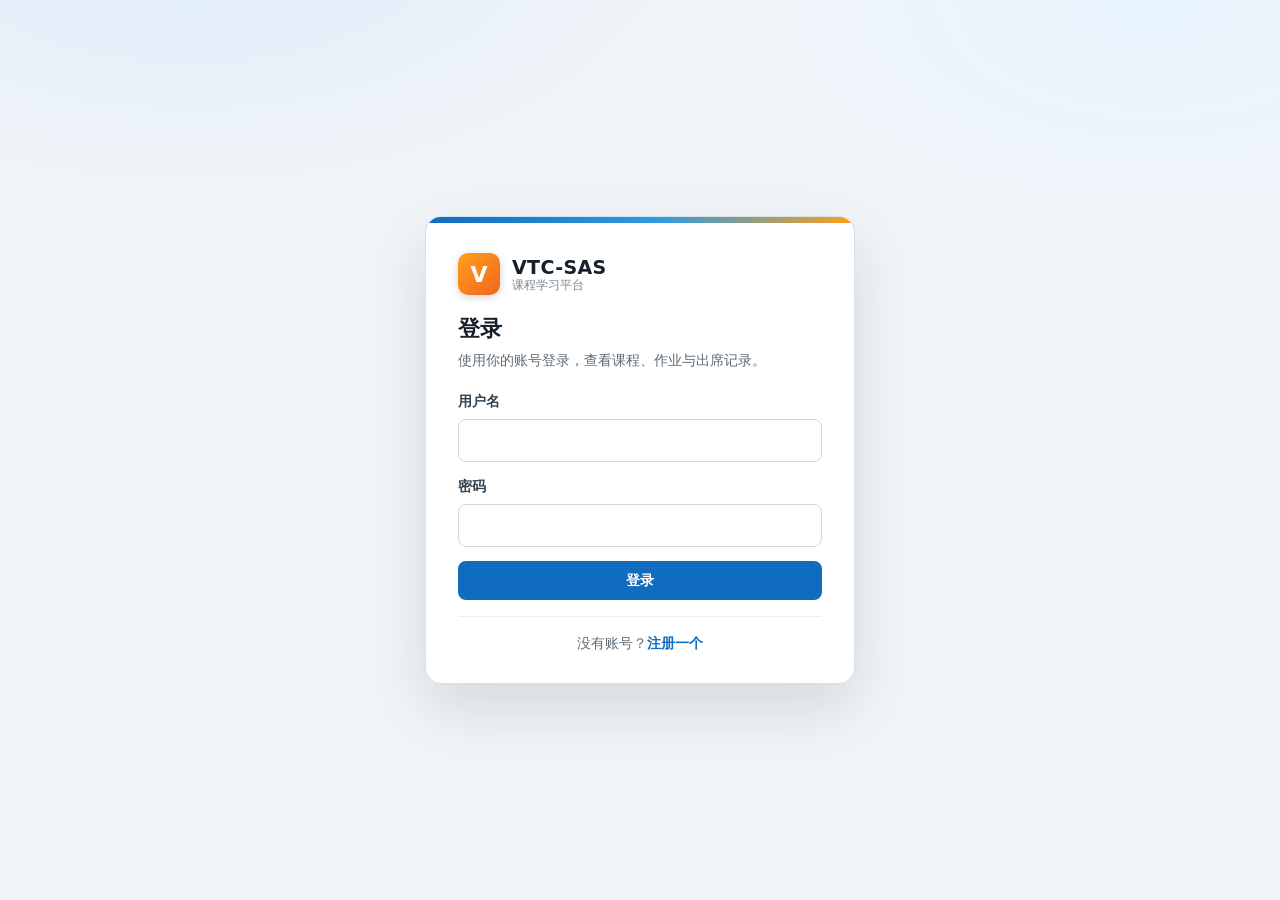
==== frontend/index.html @ e2691561 "feat(frontend): Moodle 风格课程 / 作业 / 出席页面" ====
<!DOCTYPE html>
<html lang="zh-CN">
<head>
  <meta charset="utf-8">
  <meta name="viewport" content="width=device-width, initial-scale=1">
  <title>我的课程 · VTC-SAS</title>
  <link rel="stylesheet" href="css/style.css">
</head>
<body>
  <header class="site-navbar">
    <div class="navbar-inner container">
      <a class="brand" href="index.html" aria-label="VTC-SAS 首页">
        <span class="brand-badge" aria-hidden="true">V</span>
        <span class="brand-text">
          <strong>VTC-SAS</strong>
          <small>课程学习平台</small>
        </span>
      </a>
      <nav class="main-nav" aria-label="主导航">
        <a href="index.html" class="active" aria-current="page">我的课程</a>
        <a href="assignments.html">作业</a>
        <a href="attendance.html">出席记录</a>
      </nav>
      <div class="navbar-actions">
        <span class="user-chip" id="nav-user">
          <span class="user-role" id="nav-role"></span>
          <span id="nav-username">…</span>
        </span>
        <button class="btn btn-ghost btn-sm" id="logout-btn" type="button">退出</button>
      </div>
    </div>
  </header>

  <main class="page">
    <div class="container">
      <div class="page-head">
        <div>
          <p class="eyebrow">Dashboard · 课程</p>
          <h1>我的课程</h1>
          <p class="page-sub">这里显示你已加入的全部课程。点击卡片可以查看该课程的作业。</p>
        </div>
        <div class="page-actions">
          <button class="btn btn-primary" id="join-course-btn" type="button">＋ 加入课程</button>
          <button class="btn btn-secondary" id="create-course-btn" type="button" hidden>创建课程</button>
        </div>
      </div>

      <div class="stat-chips" aria-live="polite">
        <span class="chip"><span class="dot brand" aria-hidden="true"></span><b id="course-count">0</b> 门课程</span>
      </div>

      <div id="courses-grid" class="course-grid" aria-live="polite"></div>
      <div id="courses-status" class="state-box" role="status"></div>
    </div>
  </main>

  <footer class="site-footer">
    <div class="container">
      <span>VTC-SAS · Moodle 风格课程前端</span>
      <span>数据来自后端 API · 组员 A</span>
    </div>
  </footer>

  <!-- 加入课程 -->
  <dialog id="join-dialog" class="modal" aria-labelledby="join-dialog-title">
    <form id="join-form" novalidate>
      <div class="modal-head">
        <h2 id="join-dialog-title">加入课程</h2>
        <p>输入教师提供的课程代码，例如 IT114115。</p>
      </div>
      <div class="modal-body">
        <div class="form-error" id="join-error" role="alert"></div>
        <div class="field">
          <label for="join-code">课程代码</label>
          <input id="join-code" name="code" type="text" placeholder="例如 IT114115" autocomplete="off" required>
        </div>
      </div>
      <div class="modal-foot">
        <button type="button" class="btn btn-secondary" data-close>取消</button>
        <button type="submit" class="btn btn-primary" id="join-submit">加入课程</button>
      </div>
    </form>
  </dialog>

  <!-- 创建课程（仅教师可见） -->
  <dialog id="create-dialog" class="modal" aria-labelledby="create-dialog-title">
    <form id="create-form" novalidate>
      <div class="modal-head">
        <h2 id="create-dialog-title">创建课程</h2>
        <p>创建后会自动加入该课程。</p>
      </div>
      <div class="modal-body">
        <div class="form-error" id="create-error" role="alert"></div>
        <div class="field">
          <label for="create-code">课程代码</label>
          <input id="create-code" name="code" type="text" placeholder="例如 IT114115" autocomplete="off" required>
        </div>
        <div class="field">
          <label for="create-name">课程名称</label>
          <input id="create-name" name="name" type="text" placeholder="例如 Cloud Computing" autocomplete="off" required>
        </div>
        <div class="field">
          <label for="create-desc">课程简介（可选）</label>
          <textarea id="create-desc" name="description" placeholder="一句话介绍这门课"></textarea>
        </div>
      </div>
      <div class="modal-foot">
        <button type="button" class="btn btn-secondary" data-close>取消</button>
        <button type="submit" class="btn btn-primary" id="create-submit">创建课程</button>
      </div>
    </form>
  </dialog>

  <noscript>
    <p style="text-align:center;padding:16px;color:#b3261e">本页面需要启用 JavaScript 才能加载课程数据。</p>
  </noscript>

  <script defer src="js/config.js"></script>
  <script defer src="js/api.js"></script>
  <script defer src="js/normalize.js"></script>
  <script defer src="js/ui.js"></script>
  <script defer src="js/dashboard.js"></script>
</body>
</html>
---- frontend/css/style.css ----
/* ==========================================================================
   VTC-SAS · Moodle 风格前端样式
   页面：index.html（课程 Dashboard）/ assignments.html / attendance.html / login.html
   无任何外部依赖，纯手写 CSS。
   ========================================================================== */

:root {
  --brand: #0f6cbf;
  --brand-dark: #0a4f8f;
  --brand-soft: #e8f1fa;
  --bg: #f2f5f8;
  --surface: #ffffff;
  --border: #d9e1e8;
  --border-soft: #e9eef3;
  --text: #1d2125;
  --text-strong: #15202b;
  --muted: #5f6c74;
  --link: #0f6cbf;
  --danger: #b3261e;
  --danger-soft: #fbeaea;
  --warning: #9a5b00;
  --warning-soft: #fff3d6;
  --success: #1e7e34;
  --success-soft: #e3f4e8;
  --info-soft: #e7f1fa;
  --radius: 10px;
  --shadow-sm: 0 1px 2px rgba(16, 42, 67, .06);
  --shadow-md: 0 6px 24px rgba(16, 42, 67, .10);
  --font: system-ui, -apple-system, "Segoe UI", Roboto, "Helvetica Neue",
          Arial, "PingFang SC", "Hiragino Sans GB", "Microsoft YaHei", sans-serif;
}

* { box-sizing: border-box; }

html { -webkit-text-size-adjust: 100%; }

body {
  margin: 0;
  font-family: var(--font);
  font-size: 15px;
  line-height: 1.6;
  color: var(--text);
  background: var(--bg);
}

h1, h2, h3, h4 { line-height: 1.3; margin: 0; color: var(--text-strong); }
p { margin: 0; }
a { color: var(--link); }
a:hover { text-decoration: underline; }

:focus-visible { outline: 2px solid var(--brand); outline-offset: 2px; border-radius: 3px; }

.container {
  width: 100%;
  max-width: 1180px;
  margin: 0 auto;
  padding: 0 24px;
}

/* --------------------------------------------------------------------------
   顶部导航栏
   -------------------------------------------------------------------------- */
.site-navbar {
  position: sticky;
  top: 0;
  z-index: 40;
  background: linear-gradient(180deg, #1174c9 0%, #0f6cbf 100%);
  color: #fff;
  box-shadow: 0 1px 0 rgba(0, 0, 0, .12);
}

.navbar-inner {
  display: flex;
  align-items: center;
  gap: 20px;
  min-height: 60px;
  flex-wrap: wrap;
}

.brand {
  display: inline-flex;
  align-items: center;
  gap: 10px;
  color: #fff;
  text-decoration: none;
  flex: 0 0 auto;
  padding: 6px 0;
}

.brand:hover { text-decoration: none; }

.brand-badge {
  width: 36px;
  height: 36px;
  display: grid;
  place-items: center;
  border-radius: 10px;
  background: linear-gradient(135deg, #ff9f1a, #f26522);
  color: #fff;
  font-size: 19px;
  font-weight: 800;
  box-shadow: 0 2px 8px rgba(0, 0, 0, .18);
}

.brand-text { display: flex; flex-direction: column; line-height: 1.15; }
.brand-text strong { font-size: 17px; letter-spacing: .02em; }
.brand-text small { font-size: 11.5px; opacity: .82; }

.main-nav {
  display: flex;
  align-items: center;
  gap: 4px;
}

.main-nav a {
  color: rgba(255, 255, 255, .85);
  text-decoration: none;
  padding: 8px 14px;
  border-radius: 8px;
  font-weight: 500;
  font-size: 14.5px;
  transition: background .15s ease, color .15s ease;
}

.main-nav a:hover { background: rgba(255, 255, 255, .14); color: #fff; text-decoration: none; }

.main-nav a.active {
  background: #fff;
  color: var(--brand-dark);
  font-weight: 600;
}

.navbar-actions {
  margin-left: auto;
  display: flex;
  align-items: center;
  gap: 12px;
}

.user-chip {
  display: inline-flex;
  align-items: center;
  gap: 8px;
  padding: 5px 12px;
  border-radius: 999px;
  background: rgba(255, 255, 255, .16);
  color: #fff;
  font-size: 13.5px;
}

.user-role {
  background: rgba(255, 255, 255, .24);
  border-radius: 999px;
  padding: 1px 9px;
  font-size: 12px;
  font-weight: 600;
}

/* --------------------------------------------------------------------------
   页面骨架
   -------------------------------------------------------------------------- */
.page { padding: 30px 0 72px; }

.page-head {
  display: flex;
  align-items: flex-end;
  justify-content: space-between;
  gap: 20px;
  flex-wrap: wrap;
  margin-bottom: 24px;
}

.page-head h1 { font-size: 28px; font-weight: 700; letter-spacing: -.01em; }

.eyebrow {
  font-size: 12px;
  font-weight: 700;
  letter-spacing: .12em;
  text-transform: uppercase;
  color: var(--muted);
  margin-bottom: 6px;
}

.page-sub {
  margin-top: 6px;
  color: var(--muted);
  font-size: 14.5px;
  max-width: 640px;
}

.page-actions { display: flex; align-items: center; gap: 10px; flex-wrap: wrap; }

/* 统计小标签 */
.stat-chips { display: flex; gap: 10px; flex-wrap: wrap; margin-bottom: 18px; }

.chip {
  display: inline-flex;
  align-items: baseline;
  gap: 6px;
  background: var(--surface);
  border: 1px solid var(--border);
  border-radius: 999px;
  padding: 6px 14px;
  font-size: 13px;
  color: var(--muted);
  box-shadow: var(--shadow-sm);
}

.chip b { font-size: 15px; color: var(--text-strong); font-weight: 700; }

.chip .dot { width: 8px; height: 8px; border-radius: 50%; display: inline-block; }
.dot.brand { background: var(--brand); }
.dot.warning { background: #e8a33d; }
.dot.danger { background: #d9534f; }
.dot.success { background: #35a15b; }

/* --------------------------------------------------------------------------
   按钮
   -------------------------------------------------------------------------- */
.btn {
  display: inline-flex;
  align-items: center;
  justify-content: center;
  gap: 8px;
  padding: 9px 18px;
  border-radius: 8px;
  border: 1px solid transparent;
  font-family: inherit;
  font-size: 14px;
  font-weight: 600;
  line-height: 1.4;
  cursor: pointer;
  text-decoration: none;
  transition: background .15s ease, border-color .15s ease, color .15s ease, transform .05s ease;
  white-space: nowrap;
}

.btn:active { transform: translateY(1px); }
.btn:disabled { opacity: .55; cursor: not-allowed; transform: none; }

.btn-primary { background: var(--brand); color: #fff; }
.btn-primary:hover { background: var(--brand-dark); text-decoration: none; }

.btn-secondary { background: #fff; color: var(--brand); border-color: #9cc3e6; }
.btn-secondary:hover { background: var(--brand-soft); text-decoration: none; }

.btn-ghost {
  background: transparent;
  color: #fff;
  border-color: rgba(255, 255, 255, .45);
}
.btn-ghost:hover { background: rgba(255, 255, 255, .14); text-decoration: none; }

.btn-sm { padding: 6px 12px; font-size: 13px; }

/* --------------------------------------------------------------------------
   表单控件
   -------------------------------------------------------------------------- */
.field { display: flex; flex-direction: column; gap: 6px; margin-bottom: 14px; }

.field label { font-size: 13.5px; font-weight: 600; color: #34424d; }

.field .hint { font-size: 12.5px; color: var(--muted); }

input[type="text"], input[type="password"], input[type="email"],
input[type="search"], input[type="number"], select, textarea {
  width: 100%;
  padding: 10px 12px;
  border: 1px solid #cfd8e0;
  border-radius: 8px;
  background: #fff;
  color: var(--text);
  font-family: inherit;
  font-size: 14.5px;
  line-height: 1.45;
  transition: border-color .15s ease, box-shadow .15s ease;
}

input[type="text"]:focus, input[type="password"]:focus, input[type="email"]:focus,
input[type="search"]:focus, input[type="number"]:focus, select:focus, textarea:focus {
  outline: none;
  border-color: var(--brand);
  box-shadow: 0 0 0 3px rgba(15, 108, 191, .15);
}

textarea { resize: vertical; min-height: 84px; }

.form-error {
  display: none;
  background: var(--danger-soft);
  border: 1px solid #f2c3c0;
  color: var(--danger);
  border-radius: 8px;
  padding: 10px 14px;
  font-size: 13.5px;
  margin-bottom: 14px;
}
.form-error.show { display: block; }

.toolbar {
  display: flex;
  align-items: center;
  gap: 10px;
  flex-wrap: wrap;
  margin-bottom: 18px;
}

.toolbar .search {
  position: relative;
  flex: 1 1 220px;
  max-width: 320px;
}

.toolbar .search input { padding-left: 34px; }

.toolbar .search::before {
  content: "⌕";
  position: absolute;
  left: 12px;
  top: 50%;
  transform: translateY(-52%);
  font-size: 16px;
  color: var(--muted);
  pointer-events: none;
}

.toolbar select { width: auto; min-width: 180px; }

/* --------------------------------------------------------------------------
   课程卡片（Moodle card 风格）
   -------------------------------------------------------------------------- */
.course-grid {
  display: grid;
  grid-template-columns: repeat(auto-fill, minmax(270px, 1fr));
  gap: 20px;
}

.course-card {
  display: flex;
  flex-direction: column;
  background: var(--surface);
  border: 1px solid var(--border);
  border-radius: var(--radius);
  overflow: hidden;
  box-shadow: var(--shadow-sm);
  color: inherit;
  text-decoration: none;
  transition: box-shadow .18s ease, border-color .18s ease, transform .18s ease;
  position: relative;
}

.course-card::before {
  content: "";
  display: block;
  height: 6px;
  background: var(--accent, var(--brand));
}

.course-card:hover {
  border-color: #b9d4ec;
  box-shadow: var(--shadow-md);
  text-decoration: none;
}

.course-card:focus-visible { outline-offset: 3px; }

.course-card-body { padding: 18px 20px 14px; display: flex; flex-direction: column; gap: 10px; flex: 1; }

.course-code {
  align-self: flex-start;
  font-family: ui-monospace, SFMono-Regular, Menlo, Consolas, monospace;
  font-size: 12px;
  font-weight: 700;
  letter-spacing: .05em;
  color: var(--brand-dark);
  background: var(--brand-soft);
  border-radius: 6px;
  padding: 2px 9px;
}

.course-name {
  font-size: 17px;
  font-weight: 650;
  color: var(--text-strong);
  overflow-wrap: anywhere;
}

.course-desc {
  color: var(--muted);
  font-size: 13.5px;
  line-height: 1.55;
  display: -webkit-box;
  -webkit-line-clamp: 2;
  -webkit-box-orient: vertical;
  overflow: hidden;
}

.course-card-foot {
  border-top: 1px solid var(--border-soft);
  padding: 12px 20px;
  display: flex;
  align-items: center;
  justify-content: space-between;
  gap: 10px;
  font-size: 13.5px;
  color: var(--muted);
}

.course-link { color: var(--brand); font-weight: 600; }
.course-card:hover .course-link { text-decoration: underline; }

/* --------------------------------------------------------------------------
   数据表格
   -------------------------------------------------------------------------- */
.table-card {
  background: var(--surface);
  border: 1px solid var(--border);
  border-radius: var(--radius);
  box-shadow: var(--shadow-sm);
  overflow: hidden;
}

.table-scroll { overflow-x: auto; }

.data-table {
  width: 100%;
  border-collapse: collapse;
  min-width: 640px;
  font-size: 14.5px;
}

.data-table th {
  text-align: left;
  font-size: 12px;
  font-weight: 700;
  letter-spacing: .06em;
  text-transform: uppercase;
  color: var(--muted);
  background: #f6f8fa;
  border-bottom: 1px solid var(--border);
  padding: 12px 18px;
  white-space: nowrap;
}

.data-table td {
  padding: 14px 18px;
  border-bottom: 1px solid var(--border-soft);
  vertical-align: middle;
}

.data-table tbody tr { transition: background .12s ease; }
.data-table tbody tr:hover { background: #f8fbfd; }
.data-table tbody tr:last-child td { border-bottom: none; }

.task-title { font-weight: 600; color: var(--text-strong); overflow-wrap: anywhere; }
.cell-muted { color: var(--muted); }
.cell-code {
  font-family: ui-monospace, SFMono-Regular, Menlo, Consolas, monospace;
  font-size: 12.5px;
  color: #34424d;
}

/* --------------------------------------------------------------------------
   徽章
   -------------------------------------------------------------------------- */
.badge {
  display: inline-flex;
  align-items: center;
  gap: 6px;
  padding: 3px 11px;
  border-radius: 999px;
  font-size: 12.5px;
  font-weight: 600;
  white-space: nowrap;
}

.badge::before {
  content: "";
  width: 6px;
  height: 6px;
  border-radius: 50%;
  background: currentColor;
  opacity: .65;
}

.badge-success { background: var(--success-soft); color: var(--success); }
.badge-warning { background: var(--warning-soft); color: var(--warning); }
.badge-danger  { background: var(--danger-soft); color: var(--danger); }
.badge-info    { background: var(--info-soft); color: var(--brand-dark); }
.badge-muted   { background: #eef1f4; color: var(--muted); }

/* --------------------------------------------------------------------------
   状态占位（加载 / 错误 / 空）
   -------------------------------------------------------------------------- */
.state-box {
  display: none;
  background: var(--surface);
  border: 1px dashed var(--border);
  border-radius: var(--radius);
  padding: 42px 24px;
  text-align: center;
  color: var(--muted);
}

.state-box.show { display: block; }

.state-icon { font-size: 30px; line-height: 1; margin-bottom: 12px; }

.state-title { font-size: 16px; font-weight: 650; color: var(--text-strong); margin-bottom: 6px; }

.state-message { max-width: 460px; margin: 0 auto; font-size: 14px; }

.state-box .btn { margin-top: 16px; }

.spinner {
  width: 24px;
  height: 24px;
  margin: 0 auto 12px;
  border: 3px solid #dbe7f1;
  border-top-color: var(--brand);
  border-radius: 50%;
  animation: spin .8s linear infinite;
}

@keyframes spin { to { transform: rotate(360deg); } }

/* --------------------------------------------------------------------------
   对话框
   -------------------------------------------------------------------------- */
dialog.modal {
  border: none;
  border-radius: 14px;
  padding: 0;
  width: min(480px, calc(100vw - 32px));
  box-shadow: 0 18px 60px rgba(8, 30, 54, .28);
  background: var(--surface);
  color: var(--text);
}

dialog.modal::backdrop { background: rgba(13, 40, 66, .45); }

.modal-head {
  padding: 20px 24px 0;
  display: flex;
  flex-direction: column;
  gap: 4px;
}

.modal-head h2 { font-size: 20px; }
.modal-head p { font-size: 13.5px; color: var(--muted); }

.modal-body { padding: 18px 24px 4px; }

.modal-foot {
  padding: 16px 24px 22px;
  display: flex;
  justify-content: flex-end;
  gap: 10px;
}

/* --------------------------------------------------------------------------
   Toast 提示
   -------------------------------------------------------------------------- */
.toast-stack {
  position: fixed;
  left: 50%;
  bottom: 26px;
  transform: translateX(-50%);
  display: flex;
  flex-direction: column;
  align-items: center;
  gap: 8px;
  z-index: 80;
  pointer-events: none;
  width: min(480px, calc(100vw - 32px));
}

.toast {
  background: #1d2125;
  color: #fff;
  border-radius: 8px;
  padding: 10px 18px;
  font-size: 14px;
  line-height: 1.45;
  box-shadow: var(--shadow-md);
  animation: toast-in .18s ease;
  max-width: 100%;
  overflow-wrap: anywhere;
}

.toast.success { background: #1e7e34; }
.toast.error { background: #a9231d; }

@keyframes toast-in {
  from { opacity: 0; transform: translateY(8px); }
  to { opacity: 1; transform: translateY(0); }
}

/* --------------------------------------------------------------------------
   出席页
   -------------------------------------------------------------------------- */
.attendance-top {
  display: grid;
  grid-template-columns: 1.4fr 1fr;
  gap: 20px;
  margin-bottom: 20px;
}

.panel {
  background: var(--surface);
  border: 1px solid var(--border);
  border-radius: var(--radius);
  box-shadow: var(--shadow-sm);
  padding: 20px 22px;
}

.panel h2 { font-size: 16px; margin-bottom: 6px; }

.panel .panel-sub { color: var(--muted); font-size: 13.5px; }

.checkin-row {
  display: flex;
  align-items: center;
  justify-content: space-between;
  gap: 16px;
  flex-wrap: wrap;
  margin-top: 14px;
}

.today-date { font-size: 22px; font-weight: 700; color: var(--text-strong); letter-spacing: .01em; }

.checkin-note { font-size: 12.5px; color: var(--muted); margin-top: 8px; }

/* --------------------------------------------------------------------------
   登录页
   -------------------------------------------------------------------------- */
body.login-page {
  min-height: 100vh;
  background:
    radial-gradient(900px 500px at 15% -10%, #dcebfa 0%, rgba(220, 235, 250, 0) 60%),
    radial-gradient(900px 500px at 90% 0%, #e8f4ff 0%, rgba(232, 244, 255, 0) 55%),
    var(--bg);
  display: flex;
  flex-direction: column;
}

.login-wrap { flex: 1; display: flex; align-items: center; justify-content: center; padding: 40px 16px; }

.login-card {
  width: min(430px, 100%);
  background: var(--surface);
  border: 1px solid var(--border);
  border-radius: 16px;
  box-shadow: 0 24px 64px rgba(16, 42, 67, .14);
  overflow: hidden;
}

.login-accent { height: 6px; background: linear-gradient(90deg, #0f6cbf, #2f9be0 55%, #ff9f1a); }

.login-body { padding: 30px 32px 28px; }

.login-brand { display: flex; align-items: center; gap: 12px; margin-bottom: 20px; }

.login-brand .brand-badge { width: 42px; height: 42px; font-size: 22px; }

.login-brand .brand-text strong { font-size: 19px; color: var(--text-strong); }
.login-brand .brand-text small { color: var(--muted); }

.login-body h1 { font-size: 22px; margin-bottom: 6px; }

.login-sub { color: var(--muted); font-size: 13.5px; margin-bottom: 20px; }

.login-foot {
  margin-top: 16px;
  padding-top: 16px;
  border-top: 1px solid var(--border-soft);
  text-align: center;
  font-size: 13.5px;
  color: var(--muted);
}

.login-foot button {
  background: none;
  border: none;
  color: var(--brand);
  font: inherit;
  font-weight: 600;
  cursor: pointer;
  padding: 0;
}

.login-foot button:hover { text-decoration: underline; }

.login-switch { display: none; }
.login-switch.show { display: block; }
.login-form.hide { display: none; }
.login-foot .hide { display: none; }

/* --------------------------------------------------------------------------
   页脚
   -------------------------------------------------------------------------- */
.site-footer {
  border-top: 1px solid var(--border);
  background: #f8fafc;
  padding: 18px 0;
  margin-top: auto;
}

.site-footer .container {
  display: flex;
  justify-content: space-between;
  align-items: center;
  gap: 12px;
  flex-wrap: wrap;
  color: var(--muted);
  font-size: 13px;
}

/* --------------------------------------------------------------------------
   响应式
   -------------------------------------------------------------------------- */
@media (max-width: 860px) {
  .attendance-top { grid-template-columns: 1fr; }
}

@media (max-width: 720px) {
  .container { padding: 0 16px; }

  .navbar-inner { gap: 8px 16px; padding: 8px 0; }

  .main-nav { order: 3; width: 100%; overflow-x: auto; padding-bottom: 4px; }

  .navbar-actions { margin-left: auto; }

  .page { padding-top: 22px; }

  .page-head h1 { font-size: 24px; }

  .course-grid { grid-template-columns: 1fr; }
}
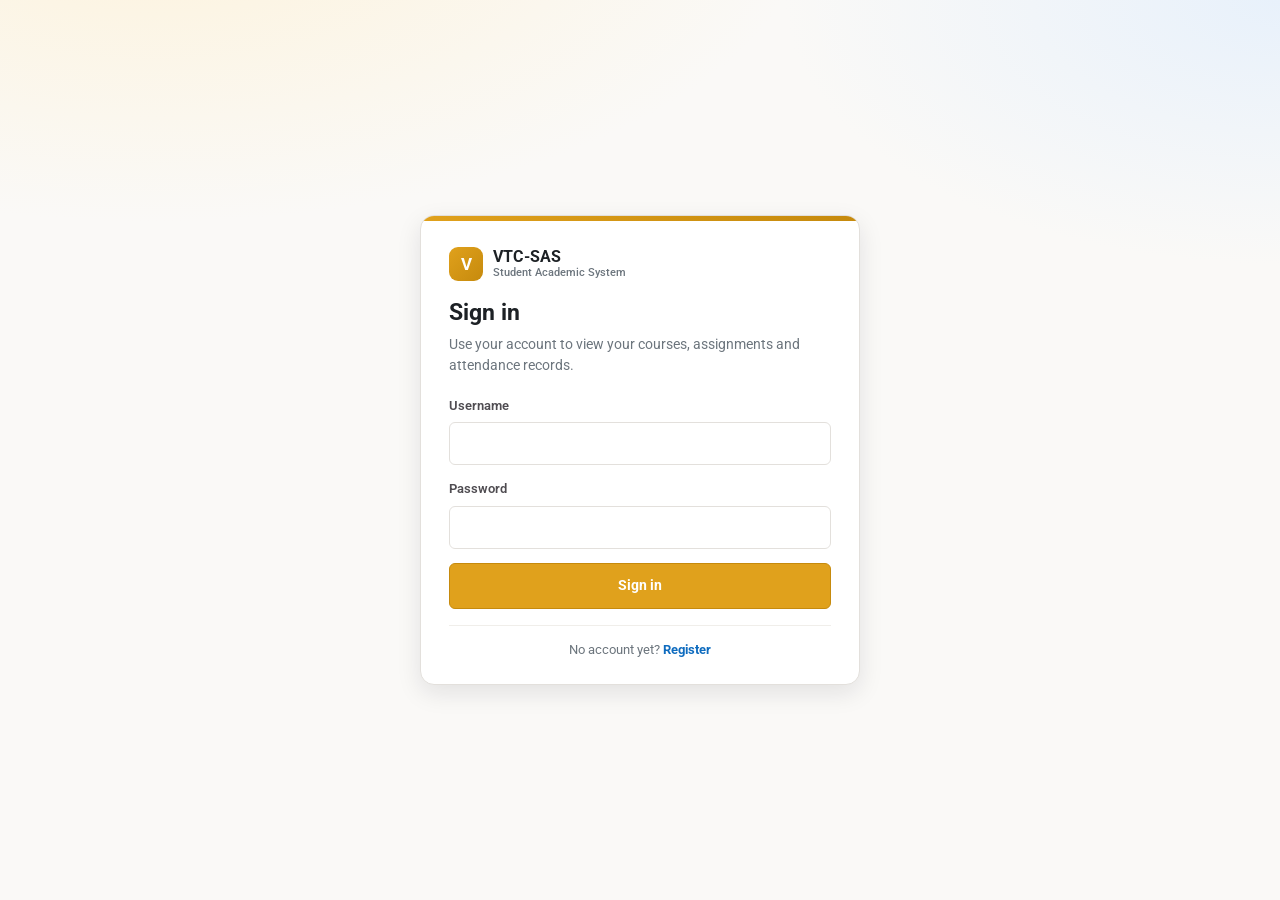
==== commit 54dca79e: "feat(frontend): English Moodle-style UI and new course page - translate every page and script to Eng" ====
--- a/frontend/index.html
+++ b/frontend/index.html
@@ -1,118 +1,142 @@
 <!DOCTYPE html>
-<html lang="zh-CN">
+<html lang="en">
 <head>
   <meta charset="utf-8">
   <meta name="viewport" content="width=device-width, initial-scale=1">
-  <title>我的课程 · VTC-SAS</title>
-  <link rel="stylesheet" href="css/style.css">
+  <title>My Courses · VTC-SAS</title>
+  <link rel="preconnect" href="https://fonts.googleapis.com">
+  <link rel="preconnect" href="https://fonts.gstatic.com" crossorigin>
+  <link href="https://fonts.googleapis.com/css2?family=Roboto:wght@400;500;700&display=swap" rel="stylesheet">
+  <link rel="stylesheet" href="css/app.css">
 </head>
 <body>
-  <header class="site-navbar">
-    <div class="navbar-inner container">
-      <a class="brand" href="index.html" aria-label="VTC-SAS 首页">
-        <span class="brand-badge" aria-hidden="true">V</span>
-        <span class="brand-text">
-          <strong>VTC-SAS</strong>
-          <small>课程学习平台</small>
-        </span>
-      </a>
-      <nav class="main-nav" aria-label="主导航">
-        <a href="index.html" class="active" aria-current="page">我的课程</a>
-        <a href="assignments.html">作业</a>
-        <a href="attendance.html">出席记录</a>
-      </nav>
-      <div class="navbar-actions">
-        <span class="user-chip" id="nav-user">
-          <span class="user-role" id="nav-role"></span>
-          <span id="nav-username">…</span>
-        </span>
-        <button class="btn btn-ghost btn-sm" id="logout-btn" type="button">退出</button>
-      </div>
-    </div>
-  </header>
+  <!-- Left icon rail -->
+  <aside class="rail" aria-label="Main menu">
+    <a class="rail-btn" href="index.html" title="Dashboard" aria-label="Dashboard">
+      <svg viewBox="0 0 24 24" aria-hidden="true"><path d="M3 11l9-8 9 8v9a1 1 0 0 1-1 1h-5v-6H9v6H4a1 1 0 0 1-1-1z"/></svg>
+    </a>
+    <a class="rail-btn is-active" href="index.html" title="My courses" aria-label="My courses" aria-current="page">
+      <svg viewBox="0 0 24 24" aria-hidden="true"><path d="M4 5h16v2H4zm0 6h16v2H4zm0 6h10v2H4z"/></svg>
+    </a>
+    <a class="rail-btn" href="assignments.html" title="Assignments" aria-label="Assignments">
+      <svg viewBox="0 0 24 24" aria-hidden="true"><path d="M6 2h9l5 5v15H6zm8 1v6h6"/></svg>
+    </a>
+    <a class="rail-btn" href="attendance.html" title="Attendance" aria-label="Attendance">
+      <svg viewBox="0 0 24 24" aria-hidden="true"><path d="M7 2v2H4a2 2 0 0 0-2 2v13a2 2 0 0 0 2 2h16a2 2 0 0 0 2-2V6a2 2 0 0 0-2-2h-3V2h-2v2H9V2zm13 8v11H4V10z"/></svg>
+    </a>
+    <button class="rail-btn rail-bottom" type="button" title="Collapse menu" aria-label="Collapse menu">
+      <svg viewBox="0 0 24 24" aria-hidden="true"><path d="M15 6l-6 6 6 6z"/></svg>
+    </button>
+  </aside>
 
-  <main class="page">
-    <div class="container">
-      <div class="page-head">
-        <div>
-          <p class="eyebrow">Dashboard · 课程</p>
-          <h1>我的课程</h1>
-          <p class="page-sub">这里显示你已加入的全部课程。点击卡片可以查看该课程的作业。</p>
-        </div>
-        <div class="page-actions">
-          <button class="btn btn-primary" id="join-course-btn" type="button">＋ 加入课程</button>
-          <button class="btn btn-secondary" id="create-course-btn" type="button" hidden>创建课程</button>
+  <div class="app">
+    <header class="site-navbar">
+      <div class="navbar-inner">
+        <a class="brand" href="index.html" aria-label="VTC-SAS home">
+          <span class="brand-badge" aria-hidden="true">V</span>
+          <span class="brand-text">
+            <strong>VTC-SAS</strong>
+            <small>Student Academic System</small>
+          </span>
+        </a>
+        <nav class="main-nav" aria-label="Primary navigation">
+          <a href="index.html" class="active" aria-current="page">My Courses</a>
+          <a href="assignments.html">Assignments</a>
+          <a href="attendance.html">Attendance</a>
+        </nav>
+        <div class="navbar-actions">
+          <span class="user-chip" id="nav-user">
+            <span class="user-role" id="nav-role"></span>
+            <span id="nav-username">&hellip;</span>
+          </span>
+          <button class="btn btn-ghost btn-sm" id="logout-btn" type="button">Sign out</button>
         </div>
       </div>
+    </header>
 
-      <div class="stat-chips" aria-live="polite">
-        <span class="chip"><span class="dot brand" aria-hidden="true"></span><b id="course-count">0</b> 门课程</span>
+    <main class="page">
+      <div class="container">
+        <div class="page-head">
+          <div>
+            <p class="eyebrow">Dashboard &middot; Courses</p>
+            <h1>My Courses</h1>
+            <p class="page-sub">Every course you are enrolled in. Open a course to see its content, modules and assignments.</p>
+          </div>
+          <div class="page-actions">
+            <button class="btn btn-primary" id="join-course-btn" type="button">+ Join a course</button>
+            <button class="btn btn-secondary" id="create-course-btn" type="button" hidden>Create a course</button>
+          </div>
+        </div>
+
+        <div class="stat-chips" aria-live="polite">
+          <span class="chip"><span class="dot brand" aria-hidden="true"></span><b id="course-count">0</b>&nbsp;courses enrolled</span>
+        </div>
+
+        <div id="courses-grid" class="course-grid" aria-live="polite"></div>
+        <div id="courses-status" class="state-box" role="status"></div>
       </div>
+    </main>
 
-      <div id="courses-grid" class="course-grid" aria-live="polite"></div>
-      <div id="courses-status" class="state-box" role="status"></div>
-    </div>
-  </main>
+    <footer class="site-footer">
+      <div class="container">
+        <span>VTC-SAS &middot; Moodle-style academic front end</span>
+        <span>Data served by the FastAPI backend</span>
+      </div>
+    </footer>
+  </div>
 
-  <footer class="site-footer">
-    <div class="container">
-      <span>VTC-SAS · Moodle 风格课程前端</span>
-      <span>数据来自后端 API · 组员 A</span>
-    </div>
-  </footer>
-
-  <!-- 加入课程 -->
+  <!-- Join a course -->
   <dialog id="join-dialog" class="modal" aria-labelledby="join-dialog-title">
     <form id="join-form" novalidate>
       <div class="modal-head">
-        <h2 id="join-dialog-title">加入课程</h2>
-        <p>输入教师提供的课程代码，例如 IT114115。</p>
+        <h2 id="join-dialog-title">Join a course</h2>
+        <p>Enter the course code provided by your teacher, for example IT114115.</p>
       </div>
       <div class="modal-body">
         <div class="form-error" id="join-error" role="alert"></div>
         <div class="field">
-          <label for="join-code">课程代码</label>
-          <input id="join-code" name="code" type="text" placeholder="例如 IT114115" autocomplete="off" required>
+          <label for="join-code">Course code</label>
+          <input id="join-code" name="code" type="text" placeholder="e.g. IT114115" autocomplete="off" required>
         </div>
       </div>
       <div class="modal-foot">
-        <button type="button" class="btn btn-secondary" data-close>取消</button>
-        <button type="submit" class="btn btn-primary" id="join-submit">加入课程</button>
+        <button type="button" class="btn btn-secondary" data-close>Cancel</button>
+        <button type="submit" class="btn btn-primary" id="join-submit">Join course</button>
       </div>
     </form>
   </dialog>
 
-  <!-- 创建课程（仅教师可见） -->
+  <!-- Create a course (teachers only) -->
   <dialog id="create-dialog" class="modal" aria-labelledby="create-dialog-title">
     <form id="create-form" novalidate>
       <div class="modal-head">
-        <h2 id="create-dialog-title">创建课程</h2>
-        <p>创建后会自动加入该课程。</p>
+        <h2 id="create-dialog-title">Create a course</h2>
+        <p>You will be enrolled in the course right after it is created.</p>
       </div>
       <div class="modal-body">
         <div class="form-error" id="create-error" role="alert"></div>
         <div class="field">
-          <label for="create-code">课程代码</label>
-          <input id="create-code" name="code" type="text" placeholder="例如 IT114115" autocomplete="off" required>
+          <label for="create-code">Course code</label>
+          <input id="create-code" name="code" type="text" placeholder="e.g. IT114115" autocomplete="off" required>
         </div>
         <div class="field">
-          <label for="create-name">课程名称</label>
-          <input id="create-name" name="name" type="text" placeholder="例如 Cloud Computing" autocomplete="off" required>
+          <label for="create-name">Course name</label>
+          <input id="create-name" name="name" type="text" placeholder="e.g. Cloud Computing" autocomplete="off" required>
         </div>
         <div class="field">
-          <label for="create-desc">课程简介（可选）</label>
-          <textarea id="create-desc" name="description" placeholder="一句话介绍这门课"></textarea>
+          <label for="create-desc">Description <span class="cell-muted">(optional)</span></label>
+          <textarea id="create-desc" name="description" placeholder="One sentence describing the course"></textarea>
         </div>
       </div>
       <div class="modal-foot">
-        <button type="button" class="btn btn-secondary" data-close>取消</button>
-        <button type="submit" class="btn btn-primary" id="create-submit">创建课程</button>
+        <button type="button" class="btn btn-secondary" data-close>Cancel</button>
+        <button type="submit" class="btn btn-primary" id="create-submit">Create course</button>
       </div>
     </form>
   </dialog>
 
   <noscript>
-    <p style="text-align:center;padding:16px;color:#b3261e">本页面需要启用 JavaScript 才能加载课程数据。</p>
+    <p style="text-align:center;padding:16px;color:#b3261e">JavaScript is required to load your courses.</p>
   </noscript>
 
   <script defer src="js/config.js"></script>
--- a/frontend/css/app.css
+++ b/frontend/css/app.css
@@ -0,0 +1,592 @@
+/* ==========================================================================
+   VTC-SAS — Moodle-inspired design system
+   Shared by every page: gold icon rail, Roboto, card/table primitives.
+   ========================================================================== */
+
+:root {
+  --rail-1: #e9bb48;
+  --rail-2: #c9991a;
+  --gold: #e0a11c;
+  --gold-dark: #c68a0d;
+  --link: #0f6cbf;
+  --link-dark: #0a4f8f;
+  --ink: #1d2125;
+  --ink-soft: #4f4c51;
+  --muted: #6c757d;
+  --line: #e3e0dc;
+  --line-soft: #f0eeea;
+  --head-bg: #f4f2ef;
+  --surface: #ffffff;
+  --surface-alt: #fbfaf8;
+  --mint: #d7e9e4;
+  --teal: #2fa38d;
+  --purple: #6f4fa0;
+  --danger: #b3261e;
+  --radius: 6px;
+  --radius-lg: 10px;
+  --rail-w: 62px;
+  --shadow-sm: 0 1px 2px rgba(16, 24, 40, .06), 0 1px 3px rgba(16, 24, 40, .08);
+  --shadow-md: 0 8px 24px rgba(16, 24, 40, .10);
+}
+
+* { box-sizing: border-box; }
+
+html { scroll-behavior: smooth; }
+
+body {
+  margin: 0;
+  font-family: Roboto, "Segoe UI", "Helvetica Neue", Arial, sans-serif;
+  font-size: 15px;
+  line-height: 1.55;
+  color: var(--ink);
+  background: var(--surface);
+  -webkit-font-smoothing: antialiased;
+}
+
+h1, h2, h3, h4 { margin: 0; font-weight: 700; line-height: 1.25; }
+p { margin: 8px 0; }
+a { color: var(--link); text-decoration: none; }
+a:hover { text-decoration: underline; }
+:focus-visible { outline: 2px solid var(--link); outline-offset: 2px; }
+
+/* ---------- left icon rail ---------- */
+.rail {
+  position: fixed;
+  inset: 0 auto 0 0;
+  width: var(--rail-w);
+  display: flex;
+  flex-direction: column;
+  align-items: center;
+  gap: 6px;
+  padding: 14px 0;
+  background: linear-gradient(180deg, var(--rail-1), var(--rail-2));
+  z-index: 40;
+}
+.rail-btn {
+  width: 42px; height: 42px;
+  display: grid; place-items: center;
+  border: 0; border-radius: 50%;
+  background: rgba(255, 255, 255, .16);
+  color: #fff;
+  cursor: pointer;
+  transition: background .15s, transform .15s;
+}
+.rail-btn svg { width: 21px; height: 21px; fill: currentColor; }
+.rail-btn:hover { background: rgba(255, 255, 255, .34); transform: translateY(-1px); text-decoration: none; }
+.rail-btn.is-active { background: #fff; color: var(--gold-dark); }
+.rail-bottom { margin-top: auto; }
+
+/* ---------- app frame ---------- */
+.app { margin-left: var(--rail-w); min-height: 100vh; display: flex; flex-direction: column; }
+
+.site-navbar {
+  position: sticky; top: 0; z-index: 30;
+  background: rgba(255, 255, 255, .96);
+  backdrop-filter: saturate(140%) blur(6px);
+  border-bottom: 1px solid var(--line);
+}
+.navbar-inner {
+  display: flex; align-items: center; gap: 22px;
+  padding: 10px 26px;
+}
+.brand { display: flex; align-items: center; gap: 10px; color: var(--ink); }
+.brand:hover { text-decoration: none; }
+.brand-badge {
+  width: 34px; height: 34px;
+  display: grid; place-items: center;
+  border-radius: 9px;
+  background: linear-gradient(135deg, var(--gold), var(--gold-dark));
+  color: #fff; font-weight: 700; font-size: 17px;
+}
+.brand-text { display: flex; flex-direction: column; line-height: 1.15; }
+.brand-text strong { font-size: 16px; letter-spacing: .2px; }
+.brand-text small { font-size: 11px; color: var(--muted); font-weight: 500; }
+
+.main-nav { display: flex; gap: 4px; margin-left: 8px; }
+.main-nav a {
+  padding: 8px 14px;
+  border-radius: 999px;
+  color: var(--ink-soft);
+  font-weight: 500;
+  font-size: 14px;
+}
+.main-nav a:hover { background: var(--head-bg); text-decoration: none; }
+.main-nav a.active { background: #fdf3dc; color: var(--gold-dark); font-weight: 700; }
+
+.navbar-actions { margin-left: auto; display: flex; align-items: center; gap: 10px; }
+.user-chip {
+  display: inline-flex; align-items: center; gap: 8px;
+  padding: 5px 12px 5px 6px;
+  border: 1px solid var(--line);
+  border-radius: 999px;
+  background: var(--surface-alt);
+  font-size: 13px; color: var(--ink-soft);
+}
+.user-role {
+  font-size: 10px; font-weight: 700; letter-spacing: .6px; text-transform: uppercase;
+  color: #fff; background: var(--teal);
+  padding: 2px 7px; border-radius: 999px;
+}
+.user-role:empty { display: none; }
+
+/* ---------- page ---------- */
+.page { flex: 1; padding: 26px 0 60px; }
+.container { width: min(1180px, 100% - 52px); margin-inline: auto; }
+
+.page-head {
+  display: flex; align-items: flex-end; justify-content: space-between;
+  gap: 20px; flex-wrap: wrap;
+  margin-bottom: 18px;
+}
+.eyebrow {
+  margin: 0 0 4px;
+  font-size: 12px; font-weight: 700; letter-spacing: 1.1px; text-transform: uppercase;
+  color: var(--gold-dark);
+}
+.page-head h1 { font-size: 30px; }
+.page-sub { margin: 6px 0 0; color: var(--muted); font-size: 14px; max-width: 62ch; }
+.page-actions { display: flex; gap: 10px; flex-wrap: wrap; }
+
+/* ---------- buttons ---------- */
+.btn {
+  display: inline-flex; align-items: center; justify-content: center; gap: 8px;
+  font: inherit; font-size: 14px; font-weight: 700;
+  padding: 10px 16px;
+  border-radius: var(--radius);
+  border: 1px solid transparent;
+  cursor: pointer;
+  transition: background .15s, border-color .15s, transform .05s;
+  white-space: nowrap;
+}
+.btn:active { transform: translateY(1px); }
+.btn[disabled] { opacity: .6; cursor: progress; }
+.btn svg { width: 17px; height: 17px; fill: currentColor; flex: 0 0 auto; }
+.btn-primary { background: var(--gold); border-color: var(--gold-dark); color: #fff; }
+.btn-primary:hover { background: var(--gold-dark); text-decoration: none; }
+.btn-secondary { background: var(--surface); border-color: var(--line); color: var(--ink); }
+.btn-secondary:hover { background: var(--surface-alt); text-decoration: none; }
+.btn-ghost { background: transparent; border-color: var(--line); color: var(--ink-soft); }
+.btn-ghost:hover { background: var(--head-bg); text-decoration: none; }
+.btn-sm { padding: 6px 12px; font-size: 13px; }
+
+/* ---------- chips ---------- */
+.stat-chips { display: flex; gap: 10px; flex-wrap: wrap; margin: 0 0 18px; }
+.chip {
+  display: inline-flex; align-items: center; gap: 7px;
+  padding: 7px 14px;
+  border: 1px solid var(--line);
+  border-radius: 999px;
+  background: var(--surface);
+  font-size: 13px; color: var(--ink-soft);
+  box-shadow: var(--shadow-sm);
+}
+.chip b { color: var(--ink); font-size: 14px; }
+.dot { width: 8px; height: 8px; border-radius: 50%; background: var(--muted); flex: 0 0 auto; }
+.dot.brand { background: var(--gold); }
+.dot.success { background: var(--teal); }
+.dot.warning { background: #d9822b; }
+.dot.danger { background: var(--danger); }
+
+/* ---------- course grid ---------- */
+.course-grid {
+  display: grid;
+  grid-template-columns: repeat(auto-fill, minmax(280px, 1fr));
+  gap: 16px;
+}
+.course-card {
+  display: flex; flex-direction: column;
+  border: 1px solid var(--line);
+  border-left: 4px solid var(--accent, var(--gold));
+  border-radius: var(--radius-lg);
+  background: var(--surface);
+  color: inherit;
+  overflow: hidden;
+  box-shadow: var(--shadow-sm);
+  transition: transform .15s, box-shadow .15s;
+}
+.course-card:hover { transform: translateY(-2px); box-shadow: var(--shadow-md); text-decoration: none; }
+.course-card-body { padding: 16px 18px 12px; flex: 1; }
+.course-code {
+  display: inline-block;
+  font-size: 11px; font-weight: 700; letter-spacing: .8px;
+  color: var(--accent, var(--gold-dark));
+  background: color-mix(in srgb, var(--accent, var(--gold)) 12%, #fff);
+  padding: 3px 8px; border-radius: 4px;
+  margin-bottom: 8px;
+}
+.course-name { font-size: 18px; margin-bottom: 6px; }
+.course-desc { margin: 0; color: var(--muted); font-size: 13px; }
+.course-card-foot {
+  display: flex; justify-content: space-between; align-items: center;
+  padding: 10px 18px;
+  border-top: 1px solid var(--line-soft);
+  background: var(--surface-alt);
+  font-size: 13px; color: var(--muted);
+}
+.course-link { color: var(--link); font-weight: 600; }
+
+/* ---------- toolbar ---------- */
+.toolbar {
+  display: flex; gap: 12px; flex-wrap: wrap;
+  margin-bottom: 16px;
+}
+.toolbar .search { flex: 1 1 260px; }
+.toolbar input[type="search"],
+.toolbar select {
+  width: 100%;
+  font: inherit; font-size: 14px;
+  padding: 10px 14px;
+  border: 1px solid var(--line);
+  border-radius: var(--radius);
+  background: var(--surface);
+  color: var(--ink);
+}
+.toolbar input[type="search"]:focus,
+.toolbar select:focus { border-color: var(--link); outline: none; box-shadow: 0 0 0 3px rgba(15, 108, 191, .12); }
+
+/* ---------- tables ---------- */
+.table-card {
+  border: 1px solid var(--line);
+  border-radius: var(--radius-lg);
+  background: var(--surface);
+  box-shadow: var(--shadow-sm);
+  overflow: hidden;
+}
+.table-scroll { overflow-x: auto; }
+.data-table { width: 100%; border-collapse: collapse; }
+.data-table th, .data-table td {
+  text-align: left;
+  padding: 12px 16px;
+  border-bottom: 1px solid var(--line-soft);
+  font-size: 14px;
+  vertical-align: middle;
+}
+.data-table thead th {
+  background: var(--head-bg);
+  font-size: 12px; font-weight: 700; letter-spacing: .6px; text-transform: uppercase;
+  color: var(--ink-soft);
+  border-bottom: 1px solid var(--line);
+}
+.data-table tbody tr:hover { background: var(--surface-alt); }
+.data-table tbody tr:last-child td { border-bottom: 0; }
+.task-title { font-weight: 600; }
+.cell-muted { color: var(--muted); }
+
+/* ---------- badges ---------- */
+.badge {
+  display: inline-flex; align-items: center;
+  padding: 3px 10px;
+  border-radius: 999px;
+  font-size: 12px; font-weight: 700;
+  border: 1px solid transparent;
+}
+.badge-success { background: #e7f5f1; color: #1e7a68; border-color: #bfe4da; }
+.badge-warning { background: #fdf3e3; color: #9a5b12; border-color: #f4ddb6; }
+.badge-danger { background: #fdecea; color: #8f1d17; border-color: #f5c6c2; }
+.badge-info { background: #e8f1fb; color: #0a4f8f; border-color: #c5dcf4; }
+.badge-muted { background: #f2f2f2; color: #5f6368; border-color: #e0e0e0; }
+
+/* ---------- state box ---------- */
+.state-box { display: none; }
+.state-box.show {
+  display: flex; flex-direction: column; align-items: center; gap: 8px;
+  padding: 36px 20px;
+  margin-top: 16px;
+  border: 1px dashed var(--line);
+  border-radius: var(--radius-lg);
+  background: var(--surface-alt);
+  text-align: center;
+}
+.state-icon { font-size: 26px; line-height: 1; }
+.state-title { font-weight: 700; font-size: 15px; }
+.state-message { color: var(--muted); font-size: 13px; max-width: 52ch; }
+.spinner {
+  width: 26px; height: 26px;
+  border: 3px solid var(--line);
+  border-top-color: var(--gold);
+  border-radius: 50%;
+  animation: spin .8s linear infinite;
+}
+@keyframes spin { to { transform: rotate(360deg); } }
+
+/* ---------- toast ---------- */
+.toast-stack {
+  position: fixed; right: 22px; bottom: 22px; z-index: 80;
+  display: flex; flex-direction: column; gap: 8px;
+}
+.toast {
+  padding: 11px 16px;
+  border-radius: var(--radius);
+  font-size: 14px; font-weight: 500;
+  color: #fff;
+  box-shadow: var(--shadow-md);
+  animation: toast-in .22s ease-out;
+}
+.toast.success { background: #1e7a68; }
+.toast.error { background: #b3261e; }
+@keyframes toast-in { from { opacity: 0; transform: translateY(8px); } }
+
+/* ---------- modal ---------- */
+.modal {
+  border: 0; padding: 0;
+  border-radius: var(--radius-lg);
+  width: min(460px, calc(100vw - 32px));
+  box-shadow: var(--shadow-md);
+}
+.modal::backdrop { background: rgba(16, 24, 40, .45); }
+.modal form { margin: 0; }
+.modal-head { padding: 20px 22px 6px; }
+.modal-head h2 { font-size: 19px; }
+.modal-head p { margin: 6px 0 0; color: var(--muted); font-size: 13px; }
+.modal-body { padding: 12px 22px 4px; }
+.modal-foot {
+  display: flex; justify-content: flex-end; gap: 10px;
+  padding: 14px 22px 20px;
+}
+
+/* ---------- forms ---------- */
+.field { display: flex; flex-direction: column; gap: 6px; margin-bottom: 14px; }
+.field label { font-size: 13px; font-weight: 600; color: var(--ink-soft); }
+.field input, .field select, .field textarea {
+  font: inherit; font-size: 14px;
+  padding: 10px 12px;
+  border: 1px solid var(--line);
+  border-radius: var(--radius);
+  background: var(--surface);
+  color: var(--ink);
+  width: 100%;
+}
+.field textarea { min-height: 76px; resize: vertical; }
+.field input:focus, .field select:focus, .field textarea:focus {
+  border-color: var(--link); outline: none;
+  box-shadow: 0 0 0 3px rgba(15, 108, 191, .12);
+}
+.form-error {
+  display: none;
+  margin-bottom: 12px;
+  padding: 9px 12px;
+  border-radius: var(--radius);
+  background: #fdecea;
+  border: 1px solid #f5c6c2;
+  color: #8f1d17;
+  font-size: 13px;
+}
+.form-error.show { display: block; }
+
+/* ---------- panels ---------- */
+.panel {
+  border: 1px solid var(--line);
+  border-radius: var(--radius-lg);
+  background: var(--surface);
+  padding: 18px 20px;
+  box-shadow: var(--shadow-sm);
+}
+.panel h2 { font-size: 17px; }
+.panel-sub { margin: 6px 0 0; color: var(--muted); font-size: 13px; }
+.attendance-top {
+  display: grid;
+  grid-template-columns: repeat(auto-fit, minmax(280px, 1fr));
+  gap: 16px;
+  margin-bottom: 18px;
+}
+.checkin-row { display: flex; align-items: center; gap: 12px; flex-wrap: wrap; margin-top: 12px; }
+.checkin-note { margin: 10px 0 0; color: var(--muted); font-size: 12.5px; }
+.today-date { font-weight: 700; color: var(--ink); }
+
+/* ---------- footer ---------- */
+.site-footer {
+  border-top: 1px solid var(--line);
+  background: var(--surface-alt);
+  color: var(--muted);
+  font-size: 12.5px;
+  padding: 16px 0;
+}
+.site-footer .container { display: flex; justify-content: space-between; gap: 16px; flex-wrap: wrap; }
+
+/* ==========================================================================
+   Login page
+   ========================================================================== */
+.login-page {
+  display: grid;
+  place-items: center;
+  min-height: 100vh;
+  padding: 32px 18px;
+  background:
+    radial-gradient(1100px 520px at 12% -10%, #fdf3dc 0%, rgba(253, 243, 220, 0) 60%),
+    radial-gradient(900px 480px at 100% 0%, #e8f1fb 0%, rgba(232, 241, 251, 0) 55%),
+    #faf9f7;
+}
+.login-wrap { width: min(440px, 100%); }
+.login-card {
+  border: 1px solid var(--line);
+  border-radius: 14px;
+  background: var(--surface);
+  box-shadow: var(--shadow-md);
+  overflow: hidden;
+}
+.login-accent { height: 5px; background: linear-gradient(90deg, var(--gold), var(--gold-dark)); }
+.login-body { padding: 26px 28px 24px; }
+.login-brand { display: flex; align-items: center; gap: 10px; margin-bottom: 18px; }
+.login-body h1 { font-size: 23px; }
+.login-sub { margin: 6px 0 20px; color: var(--muted); font-size: 13.5px; }
+.login-body .btn-primary { width: 100%; padding: 11px 16px; }
+.login-switch { display: none; }
+.login-switch.show { display: block; }
+#login-form.hide { display: none; }
+.login-foot {
+  margin-top: 16px;
+  padding-top: 14px;
+  border-top: 1px solid var(--line-soft);
+  font-size: 13px;
+  color: var(--muted);
+  text-align: center;
+}
+.login-foot span { display: none; }
+.login-foot span.show, #login-foot-text { display: inline; }
+#login-foot-text.hide { display: none; }
+.login-foot button {
+  background: none; border: 0; padding: 0;
+  font: inherit; font-weight: 700; color: var(--link);
+  cursor: pointer;
+}
+.login-foot button:hover { text-decoration: underline; }
+
+/* ==========================================================================
+   Course page (Moodle-style)
+   ========================================================================== */
+.course-hero {
+  padding: 22px 0 6px;
+  border-bottom: 1px solid var(--line);
+}
+.course-hero h1 { font-size: 27px; }
+.course-hero .meta { margin: 8px 0 0; color: var(--muted); font-size: 14px; }
+.course-hero .meta a { font-weight: 500; }
+
+.tabs {
+  display: flex; gap: 4px; flex-wrap: wrap;
+  border-bottom: 1px solid var(--line);
+  margin: 14px 0 22px;
+}
+.tab {
+  border: 0; background: transparent; cursor: pointer;
+  font: inherit; font-size: 14px; font-weight: 500;
+  color: var(--ink-soft);
+  padding: 10px 14px;
+  border-bottom: 3px solid transparent;
+  margin-bottom: -1px;
+}
+.tab:hover { color: var(--link); background: var(--surface-alt); }
+.tab.is-active { color: var(--ink); border-bottom-color: var(--gold); }
+
+.columns {
+  display: grid;
+  grid-template-columns: minmax(0, 1fr) 296px;
+  gap: 34px;
+  align-items: start;
+}
+.section { margin-bottom: 12px; }
+.section-head {
+  display: flex; align-items: center; gap: 12px;
+  background: var(--head-bg);
+  border-radius: var(--radius);
+  padding: 13px 16px;
+  cursor: pointer;
+  user-select: none;
+}
+.section-head:hover { background: #eeece8; }
+.section-head h2 { font-size: 20px; }
+.chev {
+  width: 0; height: 0;
+  border-left: 6px solid #6b7280;
+  border-top: 5px solid transparent;
+  border-bottom: 5px solid transparent;
+  transition: transform .18s ease;
+  flex: 0 0 auto;
+}
+.section[data-open="true"] .chev { transform: rotate(90deg); }
+.section[data-open="false"] .section-body { display: none; }
+.section-body { padding: 14px 4px 6px 18px; }
+.section-body h3 { font-size: 17px; margin: 20px 0 6px; }
+.section-body h3:first-child { margin-top: 2px; }
+
+.kv { border-collapse: collapse; margin: 6px 0; }
+.kv th {
+  text-align: left; font-weight: 500; color: var(--ink-soft);
+  padding: 4px 26px 4px 0; vertical-align: top; white-space: nowrap;
+}
+.kv td { padding: 4px 0; }
+
+.callout {
+  background: var(--surface-alt);
+  border-left: 3px solid var(--gold);
+  border-radius: 0 var(--radius) var(--radius) 0;
+  padding: 10px 14px;
+  margin: 14px 0;
+}
+.muted { color: var(--muted); font-size: 14px; }
+.linklist { padding-left: 20px; margin: 8px 0; }
+.linklist li { margin: 6px 0; }
+
+.resource { display: flex; align-items: center; gap: 10px; padding: 7px 0; }
+.file-icon {
+  display: inline-grid; place-items: center;
+  width: 30px; height: 36px;
+  font-size: 9px; font-weight: 700; color: #fff;
+  background: #d9534f; border-radius: 3px;
+  flex: 0 0 auto;
+}
+.tag {
+  font-size: 11px; color: var(--muted);
+  border: 1px solid var(--line); border-radius: 4px;
+  padding: 1px 6px;
+}
+
+.sidebar { position: sticky; top: 76px; }
+.block { margin-bottom: 18px; }
+.block h4 { font-size: 15px; margin-bottom: 8px; }
+.progress-head {
+  display: flex; justify-content: space-between; align-items: baseline;
+  font-size: 14px; color: var(--ink-soft); margin-bottom: 6px;
+}
+.progress-head strong { font-size: 15px; color: var(--ink); }
+.progress-track { height: 14px; border-radius: 999px; background: var(--mint); overflow: hidden; }
+.progress-fill { height: 100%; width: 0; background: var(--teal); border-radius: 999px; transition: width .5s ease; }
+
+.quick-icons { display: grid; grid-template-columns: repeat(4, 1fr); gap: 6px; text-align: center; }
+.quick-icons a {
+  display: flex; flex-direction: column; align-items: center; gap: 4px;
+  padding: 8px 2px; border-radius: var(--radius);
+  color: var(--ink-soft); font-size: 11px;
+}
+.quick-icons a:hover { background: var(--head-bg); text-decoration: none; }
+.quick-icons svg { width: 22px; height: 22px; fill: currentColor; }
+.navlist { list-style: none; margin: 0; padding: 0; }
+.navlist a { display: block; padding: 6px 10px; border-radius: 4px; font-size: 14px; }
+.navlist a:hover { background: var(--head-bg); text-decoration: none; }
+.navlist a.is-current { font-weight: 700; color: var(--ink); background: var(--head-bg); }
+
+.wide { width: 100%; }
+
+/* ---------- responsive ---------- */
+@media (max-width: 1080px) {
+  .columns { grid-template-columns: 1fr; }
+  .sidebar { position: static; }
+}
+@media (max-width: 760px) {
+  .container { width: calc(100% - 28px); }
+  .navbar-inner { padding: 10px 14px; gap: 10px; flex-wrap: wrap; }
+  .main-nav { order: 3; width: 100%; overflow-x: auto; }
+  .page-head h1 { font-size: 24px; }
+  .course-hero h1 { font-size: 21px; }
+  .section-head h2 { font-size: 17px; }
+  .toast-stack { left: 14px; right: 14px; bottom: 14px; }
+}
+@media (prefers-reduced-motion: reduce) {
+  * { animation: none !important; transition: none !important; }
+}
+
+/* ---------- print ---------- */
+@media print {
+  .rail, .site-navbar, .site-footer, .page-actions, .sidebar { display: none; }
+  .app { margin: 0; }
+}
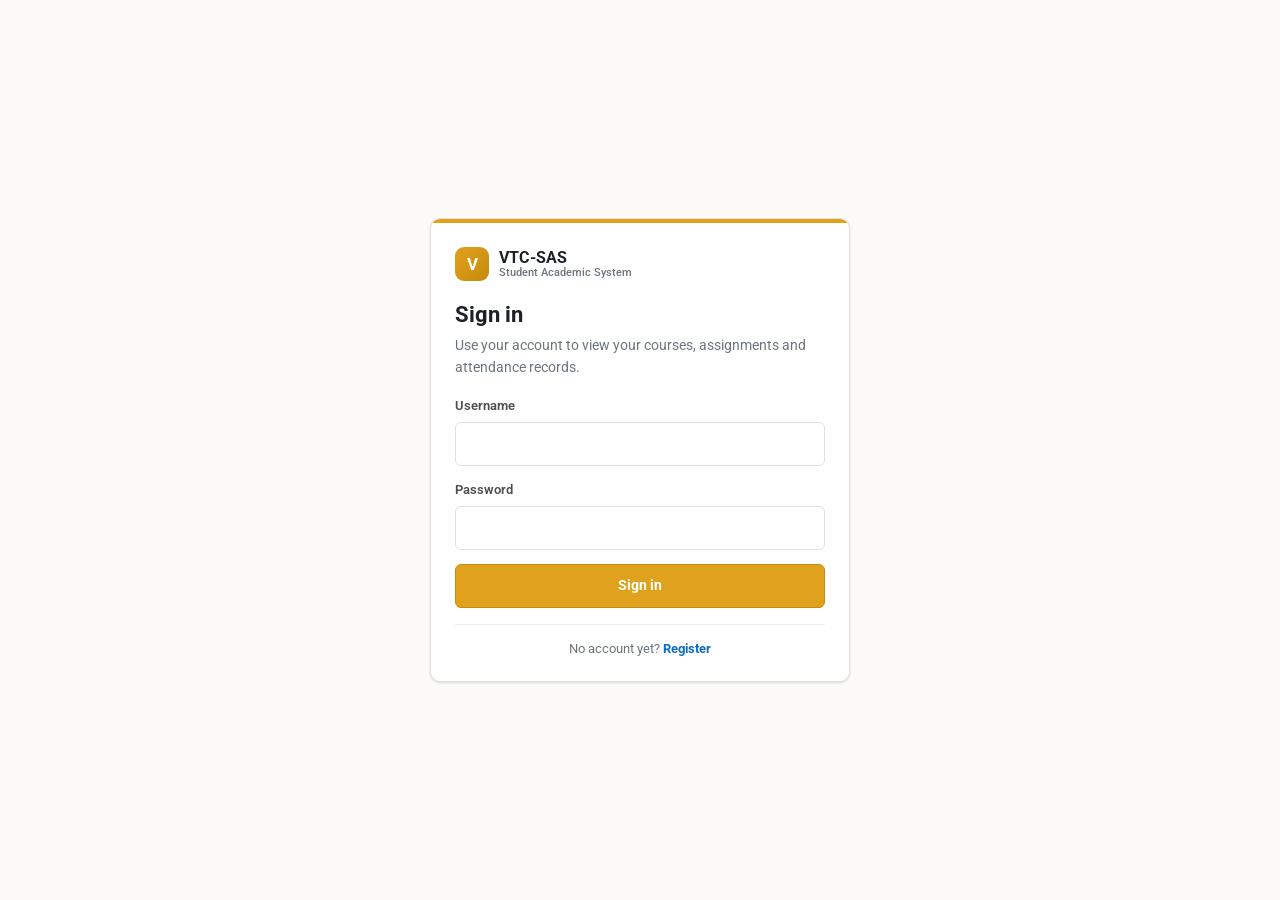
==== commit c65cf109: "feat: simplify Moodle UI and add teacher course week editing Remove the gold icon rail, tighten the " ====
--- a/frontend/index.html
+++ b/frontend/index.html
@@ -10,26 +10,8 @@
   <link rel="stylesheet" href="css/app.css">
 </head>
 <body>
-  <!-- Left icon rail -->
-  <aside class="rail" aria-label="Main menu">
-    <a class="rail-btn" href="index.html" title="Dashboard" aria-label="Dashboard">
-      <svg viewBox="0 0 24 24" aria-hidden="true"><path d="M3 11l9-8 9 8v9a1 1 0 0 1-1 1h-5v-6H9v6H4a1 1 0 0 1-1-1z"/></svg>
-    </a>
-    <a class="rail-btn is-active" href="index.html" title="My courses" aria-label="My courses" aria-current="page">
-      <svg viewBox="0 0 24 24" aria-hidden="true"><path d="M4 5h16v2H4zm0 6h16v2H4zm0 6h10v2H4z"/></svg>
-    </a>
-    <a class="rail-btn" href="assignments.html" title="Assignments" aria-label="Assignments">
-      <svg viewBox="0 0 24 24" aria-hidden="true"><path d="M6 2h9l5 5v15H6zm8 1v6h6"/></svg>
-    </a>
-    <a class="rail-btn" href="attendance.html" title="Attendance" aria-label="Attendance">
-      <svg viewBox="0 0 24 24" aria-hidden="true"><path d="M7 2v2H4a2 2 0 0 0-2 2v13a2 2 0 0 0 2 2h16a2 2 0 0 0 2-2V6a2 2 0 0 0-2-2h-3V2h-2v2H9V2zm13 8v11H4V10z"/></svg>
-    </a>
-    <button class="rail-btn rail-bottom" type="button" title="Collapse menu" aria-label="Collapse menu">
-      <svg viewBox="0 0 24 24" aria-hidden="true"><path d="M15 6l-6 6 6 6z"/></svg>
-    </button>
-  </aside>
 
-  <div class="app">
+<div class="app">
     <header class="site-navbar">
       <div class="navbar-inner">
         <a class="brand" href="index.html" aria-label="VTC-SAS home">
@@ -43,6 +25,8 @@
           <a href="index.html" class="active" aria-current="page">My Courses</a>
           <a href="assignments.html">Assignments</a>
           <a href="attendance.html">Attendance</a>
+          <a href="calendar.html">Calendar</a>
+          <a href="chat.html">Chatbot</a>
         </nav>
         <div class="navbar-actions">
           <span class="user-chip" id="nav-user">
@@ -58,19 +42,19 @@
       <div class="container">
         <div class="page-head">
           <div>
-            <p class="eyebrow">Dashboard &middot; Courses</p>
             <h1>My Courses</h1>
-            <p class="page-sub">Every course you are enrolled in. Open a course to see its content, modules and assignments.</p>
+            <p class="page-sub">Open a course to see its weeks, materials and assignments.</p>
           </div>
           <div class="page-actions">
-            <button class="btn btn-primary" id="join-course-btn" type="button">+ Join a course</button>
+            <button class="btn btn-primary" id="join-course-btn" type="button">Join a course</button>
             <button class="btn btn-secondary" id="create-course-btn" type="button" hidden>Create a course</button>
           </div>
         </div>
 
-        <div class="stat-chips" aria-live="polite">
-          <span class="chip"><span class="dot brand" aria-hidden="true"></span><b id="course-count">0</b>&nbsp;courses enrolled</span>
-        </div>
+        <section class="due-week" id="due-week" hidden>
+          <h2>Due this week</h2>
+          <ul id="due-list"></ul>
+        </section>
 
         <div id="courses-grid" class="course-grid" aria-live="polite"></div>
         <div id="courses-status" class="state-box" role="status"></div>
@@ -127,6 +111,16 @@
           <label for="create-desc">Description <span class="cell-muted">(optional)</span></label>
           <textarea id="create-desc" name="description" placeholder="One sentence describing the course"></textarea>
         </div>
+        <div class="field-row">
+          <div class="field">
+            <label for="create-start">Term start <span class="cell-muted">(optional)</span></label>
+            <input id="create-start" name="start_date" type="date">
+          </div>
+          <div class="field">
+            <label for="create-end">Term end <span class="cell-muted">(optional)</span></label>
+            <input id="create-end" name="end_date" type="date">
+          </div>
+        </div>
       </div>
       <div class="modal-foot">
         <button type="button" class="btn btn-secondary" data-close>Cancel</button>
--- a/frontend/css/app.css
+++ b/frontend/css/app.css
@@ -1,6 +1,7 @@
 /* ==========================================================================
    VTC-SAS — Moodle-inspired design system
-   Shared by every page: gold icon rail, Roboto, card/table primitives.
+   Shared by every page: thin white top bar, Roboto 15px, card/table primitives.
+   Gold is a small accent (~10%), not a full-height sidebar.
    ========================================================================== */
 
 :root {
@@ -39,7 +40,7 @@
   font-size: 15px;
   line-height: 1.55;
   color: var(--ink);
-  background: var(--surface);
+  background: var(--surface-alt);
   -webkit-font-smoothing: antialiased;
 }
 
@@ -49,12 +50,13 @@
 a:hover { text-decoration: underline; }
 :focus-visible { outline: 2px solid var(--link); outline-offset: 2px; }
 
-/* ---------- left icon rail ---------- */
-.rail {
+/* ---------- left icon rail (removed from the layout; kept hidden) ---------- */
+.rail { display: none !important; }
+.rail-legacy {
   position: fixed;
   inset: 0 auto 0 0;
   width: var(--rail-w);
-  display: flex;
+  display: none;
   flex-direction: column;
   align-items: center;
   gap: 6px;
@@ -77,17 +79,16 @@
 .rail-bottom { margin-top: auto; }
 
 /* ---------- app frame ---------- */
-.app { margin-left: var(--rail-w); min-height: 100vh; display: flex; flex-direction: column; }
+.app { margin-left: 0; min-height: 100vh; display: flex; flex-direction: column; }
 
 .site-navbar {
   position: sticky; top: 0; z-index: 30;
-  background: rgba(255, 255, 255, .96);
-  backdrop-filter: saturate(140%) blur(6px);
+  background: var(--surface);
   border-bottom: 1px solid var(--line);
 }
 .navbar-inner {
-  display: flex; align-items: center; gap: 22px;
-  padding: 10px 26px;
+  display: flex; align-items: center; gap: 18px;
+  padding: 8px 24px;
 }
 .brand { display: flex; align-items: center; gap: 10px; color: var(--ink); }
 .brand:hover { text-decoration: none; }
@@ -102,16 +103,20 @@
 .brand-text strong { font-size: 16px; letter-spacing: .2px; }
 .brand-text small { font-size: 11px; color: var(--muted); font-weight: 500; }
 
-.main-nav { display: flex; gap: 4px; margin-left: 8px; }
+.main-nav { display: flex; gap: 2px; margin-left: 8px; }
 .main-nav a {
-  padding: 8px 14px;
-  border-radius: 999px;
+  padding: 6px 10px;
   color: var(--ink-soft);
   font-weight: 500;
   font-size: 14px;
 }
-.main-nav a:hover { background: var(--head-bg); text-decoration: none; }
-.main-nav a.active { background: #fdf3dc; color: var(--gold-dark); font-weight: 700; }
+.main-nav a:hover { color: var(--link); text-decoration: underline; }
+.main-nav a.active {
+  color: var(--ink);
+  font-weight: 700;
+  text-decoration: none;
+  box-shadow: inset 0 -2px 0 var(--ink);
+}
 
 .navbar-actions { margin-left: auto; display: flex; align-items: center; gap: 10px; }
 .user-chip {
@@ -140,8 +145,8 @@
 }
 .eyebrow {
   margin: 0 0 4px;
-  font-size: 12px; font-weight: 700; letter-spacing: 1.1px; text-transform: uppercase;
-  color: var(--gold-dark);
+  font-size: 12px; font-weight: 600; letter-spacing: .6px;
+  color: var(--muted);
 }
 .page-head h1 { font-size: 30px; }
 .page-sub { margin: 6px 0 0; color: var(--muted); font-size: 14px; max-width: 62ch; }
@@ -186,6 +191,8 @@
 .dot.success { background: var(--teal); }
 .dot.warning { background: #d9822b; }
 .dot.danger { background: var(--danger); }
+.dot.gold { background: var(--gold-dark); }
+.dot.purple { background: var(--purple); }
 
 /* ---------- course grid ---------- */
 .course-grid {
@@ -196,26 +203,27 @@
 .course-card {
   display: flex; flex-direction: column;
   border: 1px solid var(--line);
-  border-left: 4px solid var(--accent, var(--gold));
   border-radius: var(--radius-lg);
   background: var(--surface);
   color: inherit;
   overflow: hidden;
   box-shadow: var(--shadow-sm);
-  transition: transform .15s, box-shadow .15s;
-}
-.course-card:hover { transform: translateY(-2px); box-shadow: var(--shadow-md); text-decoration: none; }
-.course-card-body { padding: 16px 18px 12px; flex: 1; }
+  transition: box-shadow .15s;
+}
+.course-card:hover { box-shadow: var(--shadow-md); text-decoration: none; }
+.course-card-body { padding: 16px 18px 14px; flex: 1; display: flex; flex-direction: column; }
 .course-code {
   display: inline-block;
-  font-size: 11px; font-weight: 700; letter-spacing: .8px;
-  color: var(--accent, var(--gold-dark));
-  background: color-mix(in srgb, var(--accent, var(--gold)) 12%, #fff);
-  padding: 3px 8px; border-radius: 4px;
-  margin-bottom: 8px;
-}
-.course-name { font-size: 18px; margin-bottom: 6px; }
+  font-size: 12px; font-weight: 600; letter-spacing: .3px;
+  color: var(--muted);
+  margin-bottom: 6px;
+}
+.course-name { font-size: 18px; margin-bottom: 8px; }
 .course-desc { margin: 0; color: var(--muted); font-size: 13px; }
+.course-next { margin: 0 0 12px; color: var(--ink-soft); font-size: 13px; }
+.course-next.is-soon { color: #9a5b12; }
+.course-next.is-overdue { color: var(--danger); }
+.course-card .progress-track { margin-top: auto; }
 .course-card-foot {
   display: flex; justify-content: space-between; align-items: center;
   padding: 10px 18px;
@@ -256,14 +264,14 @@
 .data-table { width: 100%; border-collapse: collapse; }
 .data-table th, .data-table td {
   text-align: left;
-  padding: 12px 16px;
+  padding: 8px 12px;
   border-bottom: 1px solid var(--line-soft);
   font-size: 14px;
   vertical-align: middle;
 }
 .data-table thead th {
   background: var(--head-bg);
-  font-size: 12px; font-weight: 700; letter-spacing: .6px; text-transform: uppercase;
+  font-size: 11px; font-weight: 700; letter-spacing: .4px; text-transform: uppercase;
   color: var(--ink-soft);
   border-bottom: 1px solid var(--line);
 }
@@ -285,16 +293,17 @@
 .badge-danger { background: #fdecea; color: #8f1d17; border-color: #f5c6c2; }
 .badge-info { background: #e8f1fb; color: #0a4f8f; border-color: #c5dcf4; }
 .badge-muted { background: #f2f2f2; color: #5f6368; border-color: #e0e0e0; }
+.badge-project { background: #f3eefc; color: #5b3d86; border-color: #dcd0f0; }
 
 /* ---------- state box ---------- */
 .state-box { display: none; }
 .state-box.show {
   display: flex; flex-direction: column; align-items: center; gap: 8px;
-  padding: 36px 20px;
+  padding: 24px 20px;
   margin-top: 16px;
   border: 1px dashed var(--line);
   border-radius: var(--radius-lg);
-  background: var(--surface-alt);
+  background: var(--surface);
   text-align: center;
 }
 .state-icon { font-size: 26px; line-height: 1; }
@@ -411,25 +420,22 @@
   place-items: center;
   min-height: 100vh;
   padding: 32px 18px;
-  background:
-    radial-gradient(1100px 520px at 12% -10%, #fdf3dc 0%, rgba(253, 243, 220, 0) 60%),
-    radial-gradient(900px 480px at 100% 0%, #e8f1fb 0%, rgba(232, 241, 251, 0) 55%),
-    #faf9f7;
-}
-.login-wrap { width: min(440px, 100%); }
+  background: var(--surface-alt);
+}
+.login-wrap { width: min(420px, 100%); }
 .login-card {
   border: 1px solid var(--line);
-  border-radius: 14px;
-  background: var(--surface);
-  box-shadow: var(--shadow-md);
+  border-radius: var(--radius-lg);
+  background: var(--surface);
+  box-shadow: var(--shadow-sm);
   overflow: hidden;
 }
-.login-accent { height: 5px; background: linear-gradient(90deg, var(--gold), var(--gold-dark)); }
-.login-body { padding: 26px 28px 24px; }
-.login-brand { display: flex; align-items: center; gap: 10px; margin-bottom: 18px; }
-.login-body h1 { font-size: 23px; }
-.login-sub { margin: 6px 0 20px; color: var(--muted); font-size: 13.5px; }
-.login-body .btn-primary { width: 100%; padding: 11px 16px; }
+.login-accent { height: 4px; background: var(--gold); }
+.login-body { padding: 24px 24px 22px; }
+.login-brand { display: flex; align-items: center; gap: 10px; margin-bottom: 20px; }
+.login-body h1 { font-size: 22px; }
+.login-sub { margin: 6px 0 18px; color: var(--muted); font-size: 14px; }
+.login-body .btn-primary { width: 100%; padding: 10px 16px; }
 .login-switch { display: none; }
 .login-switch.show { display: block; }
 #login-form.hide { display: none; }
@@ -454,18 +460,39 @@
 /* ==========================================================================
    Course page (Moodle-style)
    ========================================================================== */
+.crumbs {
+  font-size: 13px;
+  color: var(--muted);
+  margin: 0 0 12px;
+}
+.crumbs a { color: var(--link); }
 .course-hero {
-  padding: 22px 0 6px;
+  padding: 8px 0 14px;
   border-bottom: 1px solid var(--line);
 }
-.course-hero h1 { font-size: 27px; }
-.course-hero .meta { margin: 8px 0 0; color: var(--muted); font-size: 14px; }
+.course-hero h1 { font-size: 26px; }
+.course-hero .meta { margin: 6px 0 0; color: var(--muted); font-size: 14px; }
 .course-hero .meta a { font-weight: 500; }
+.course-actions { display: flex; flex-wrap: wrap; gap: 16px; margin-top: 10px; }
+.text-action {
+  background: none; border: 0; padding: 0;
+  font: inherit; font-size: 14px; font-weight: 500;
+  color: var(--link); cursor: pointer;
+}
+.text-action:hover { text-decoration: underline; }
+.text-action.danger { color: var(--danger); }
+.progress-inline {
+  display: flex; align-items: center; gap: 10px;
+  margin-top: 12px;
+  font-size: 13px; color: var(--ink-soft);
+}
+.progress-inline .progress-track { flex: 1; max-width: 240px; }
+.progress-track.is-thin { height: 4px; background: var(--line); }
 
 .tabs {
   display: flex; gap: 4px; flex-wrap: wrap;
   border-bottom: 1px solid var(--line);
-  margin: 14px 0 22px;
+  margin: 10px 0 20px;
 }
 .tab {
   border: 0; background: transparent; cursor: pointer;
@@ -549,10 +576,12 @@
   font-size: 14px; color: var(--ink-soft); margin-bottom: 6px;
 }
 .progress-head strong { font-size: 15px; color: var(--ink); }
-.progress-track { height: 14px; border-radius: 999px; background: var(--mint); overflow: hidden; }
+.progress-track { height: 6px; border-radius: 999px; background: var(--line-soft); overflow: hidden; }
+.progress-track.is-thin { height: 4px; }
 .progress-fill { height: 100%; width: 0; background: var(--teal); border-radius: 999px; transition: width .5s ease; }
 
-.quick-icons { display: grid; grid-template-columns: repeat(4, 1fr); gap: 6px; text-align: center; }
+.quick-icons { display: none; }
+.quick-icons-legacy { display: grid; grid-template-columns: repeat(4, 1fr); gap: 6px; text-align: center; }
 .quick-icons a {
   display: flex; flex-direction: column; align-items: center; gap: 4px;
   padding: 8px 2px; border-radius: var(--radius);
@@ -585,8 +614,328 @@
   * { animation: none !important; transition: none !important; }
 }
 
+/* ---------- due this week (home) ---------- */
+.due-week {
+  background: var(--surface);
+  border: 1px solid var(--line);
+  border-radius: var(--radius-lg);
+  padding: 14px 18px 10px;
+  margin: 0 0 20px;
+}
+.due-week h2 { font-size: 16px; margin: 0 0 8px; }
+.due-week ul { list-style: none; margin: 0; padding: 0; }
+.due-week li {
+  display: flex; justify-content: space-between; align-items: baseline; gap: 16px;
+  padding: 8px 0;
+  border-top: 1px solid var(--line-soft);
+  font-size: 14px;
+}
+.due-week li:first-of-type { border-top: 0; }
+.due-week a { color: var(--ink); font-weight: 600; }
+.due-week a:hover { color: var(--link); }
+.due-course { color: var(--muted); font-weight: 500; margin-left: 6px; }
+.due-when { color: var(--ink-soft); white-space: nowrap; font-size: 13px; }
+.due-when.is-soon { color: #9a5b12; }
+.due-when.is-overdue { color: var(--danger); }
+
+/* ---------- course weeks ---------- */
+.week-heading { font-size: 18px; margin: 22px 0 10px; }
+.week-heading:first-of-type { margin-top: 8px; }
+.week-list { display: flex; flex-direction: column; gap: 10px; }
+.week-card {
+  border: 1px solid var(--line);
+  border-radius: var(--radius);
+  background: var(--surface);
+  padding: 12px 16px;
+}
+.week-head {
+  display: flex; align-items: baseline; justify-content: space-between;
+  gap: 12px; flex-wrap: wrap;
+}
+.week-head h3 { font-size: 16px; }
+.week-label { color: var(--muted); font-weight: 500; font-size: 13px; margin-right: 6px; }
+.week-date { color: var(--muted); font-size: 13px; }
+.week-actions { display: flex; gap: 12px; }
+.week-body { margin-top: 8px; color: var(--ink-soft); font-size: 14px; }
+.week-body p { margin: 0 0 8px; white-space: pre-wrap; }
+.week-links { margin: 0; padding-left: 18px; }
+.week-links li { margin: 4px 0; }
+.field-row {
+  display: grid;
+  grid-template-columns: 1fr 1fr;
+  gap: 12px;
+}
+.modal.modal-wide { width: min(540px, calc(100vw - 32px)); }
+
+.columns.single { grid-template-columns: 1fr; }
+
+@media (max-width: 640px) {
+  .field-row { grid-template-columns: 1fr; }
+}
+
+/* ==========================================================================
+   Calendar page
+   ========================================================================== */
+.cal-layout {
+  display: grid;
+  grid-template-columns: minmax(0, 1fr) 320px;
+  gap: 22px;
+  align-items: start;
+}
+
+.cal-main { min-width: 0; }
+
+.cal-toolbar {
+  display: flex;
+  align-items: center;
+  gap: 10px;
+  margin-bottom: 10px;
+}
+
+.cal-month {
+  font-size: 22px;
+  margin: 0 auto 0 4px;
+  font-weight: 700;
+}
+
+.cal-toolbar .btn-sm { padding: 6px 10px; }
+
+.cal-legend { display: flex; gap: 8px; flex-wrap: wrap; margin-bottom: 12px; }
+.cal-legend .chip { font-size: 12px; padding: 5px 11px; }
+
+.calendar-card {
+  border: 1px solid var(--line);
+  border-radius: var(--radius-lg);
+  overflow: hidden;
+  background: var(--surface);
+  box-shadow: var(--shadow-sm);
+}
+
+.cal-weekdays {
+  display: grid;
+  grid-template-columns: repeat(7, 1fr);
+  background: var(--head-bg);
+  border-bottom: 1px solid var(--line);
+}
+
+.cal-weekdays span {
+  padding: 8px 10px;
+  font-size: 11.5px;
+  font-weight: 700;
+  letter-spacing: .6px;
+  text-transform: uppercase;
+  color: var(--ink-soft);
+}
+
+.cal-grid {
+  display: grid;
+  grid-template-columns: repeat(7, 1fr);
+  grid-auto-rows: minmax(98px, auto);
+}
+
+.cal-day {
+  position: relative;
+  display: flex;
+  flex-direction: column;
+  align-items: flex-start;
+  gap: 3px;
+  min-width: 0;
+  overflow: hidden;
+  margin: 0;
+  padding: 6px 8px;
+  border: 0;
+  border-right: 1px solid var(--line-soft);
+  border-bottom: 1px solid var(--line-soft);
+  background: var(--surface);
+  font: inherit;
+  color: var(--ink);
+  text-align: left;
+  cursor: pointer;
+}
+
+.cal-day:nth-child(7n) { border-right: 0; }
+.cal-day:hover { background: var(--surface-alt); }
+.cal-day.is-outside { color: #b9b4ad; background: #fcfbf9; }
+.cal-day.is-weekend { background: #faf8f4; }
+.cal-day.is-today { box-shadow: inset 0 0 0 2px var(--gold); }
+.cal-day.is-selected { box-shadow: inset 0 0 0 2px var(--link); }
+.cal-day.is-today.is-selected { box-shadow: inset 0 0 0 2px var(--gold), inset 0 0 0 4px var(--link); }
+
+.cal-daynum {
+  display: inline-grid;
+  place-items: center;
+  width: 24px;
+  height: 24px;
+  border-radius: 50%;
+  font-size: 13px;
+  font-weight: 700;
+  flex: 0 0 auto;
+}
+
+.cal-day.is-today .cal-daynum { background: var(--gold); color: #fff; }
+.cal-day.is-holiday .cal-daynum { color: var(--danger); }
+.cal-day.is-holiday.is-today .cal-daynum { color: #fff; }
+
+/* colour-coded days — numbers only, exactly like ordinary days */
+.cal-day.is-assignment { background: #fffaf0; }
+.cal-day.is-assignment .cal-daynum { color: var(--gold-dark); }
+
+.cal-day.is-exam .cal-daynum { color: var(--danger); font-weight: 800; }
+
+.cal-day.is-project { background: #faf7fe; }
+.cal-day.is-project .cal-daynum { color: var(--purple); }
+
+.cal-day.is-holiday { background: #fdf1ef; }
+.cal-day.is-holiday.is-weekend { background: #fcebe8; }
+.cal-day.is-holiday .cal-daynum { color: var(--danger); }
+
+.cal-swatch {
+  width: 10px;
+  height: 10px;
+  border-radius: 3px;
+  background: #fdf1ef;
+  border: 1px solid #e8a9a1;
+  flex: 0 0 auto;
+}
+
+.cal-detail-top {
+  display: flex;
+  align-items: baseline;
+  justify-content: space-between;
+  gap: 8px;
+}
+
+/* today always wins over the colour coding above */
+.cal-day.is-today .cal-daynum { background: var(--gold); color: #fff; }
+
+.cal-side { display: flex; flex-direction: column; gap: 16px; }
+
+.cal-detail {
+  display: flex;
+  flex-direction: column;
+  gap: 10px;
+  margin-top: 10px;
+}
+
+.cal-detail-holiday {
+  display: flex;
+  align-items: center;
+  gap: 6px;
+  margin: 0;
+  font-weight: 600;
+  color: var(--danger);
+}
+
+.cal-detail-item {
+  display: flex;
+  flex-direction: column;
+  gap: 2px;
+  padding: 8px 10px;
+  border: 1px solid var(--line-soft);
+  border-radius: var(--radius);
+  background: var(--surface-alt);
+}
+
+.cal-list {
+  list-style: none;
+  margin: 10px 0 0;
+  padding: 0;
+  display: flex;
+  flex-direction: column;
+  gap: 6px;
+}
+
+.cal-list li { display: flex; gap: 8px; align-items: baseline; font-size: 13.5px; }
+
+.cal-date {
+  min-width: 46px;
+  flex: 0 0 auto;
+  font-size: 12.5px;
+  font-weight: 700;
+  color: var(--danger);
+}
+
+@media (max-width: 1080px) {
+  .cal-layout { grid-template-columns: 1fr; }
+  .cal-grid { grid-auto-rows: minmax(84px, auto); }
+}
+
+@media (max-width: 760px) {
+  .cal-grid { grid-auto-rows: minmax(66px, auto); }
+  .cal-day { padding: 4px 5px; }
+  .cal-daynum { width: 22px; height: 22px; font-size: 12px; }
+  .cal-weekdays span { padding: 6px 4px; font-size: 10px; }
+}
+
 /* ---------- print ---------- */
 @media print {
   .rail, .site-navbar, .site-footer, .page-actions, .sidebar { display: none; }
   .app { margin: 0; }
 }
+
+
+/* ---- Chatbot ---- */
+.chat-shell {
+  display: flex;
+  flex-direction: column;
+  min-height: calc(100vh - 220px);
+  background: #fff;
+  border: 1px solid #e5e7eb;
+  border-radius: 12px;
+  overflow: hidden;
+}
+#chat-messages {
+  flex: 1;
+  overflow-y: auto;
+  padding: 16px;
+  display: flex;
+  flex-direction: column;
+  gap: 12px;
+  min-height: 420px;
+}
+.msg {
+  max-width: 70%;
+  padding: 10px 14px;
+  border-radius: 16px;
+  white-space: pre-wrap;
+  line-height: 1.45;
+}
+.msg.user { align-self: flex-end; background: #0f6cbf; color: #fff; }
+.msg.bot { align-self: flex-start; background: #f5f7fa; border: 1px solid #e5e7eb; }
+.chat-input-area {
+  display: flex;
+  gap: 8px;
+  padding: 12px;
+  border-top: 1px solid #e5e7eb;
+  background: #fff;
+}
+#chat-input {
+  flex: 1;
+  padding: 12px 14px;
+  border: 1px solid #d0d5dd;
+  border-radius: 24px;
+  font: inherit;
+}
+
+/* ---- Calendar event editor ---- */
+.event-form .field { margin: 0 0 10px; }
+.event-form label { display: block; font-size: 0.85rem; margin-bottom: 4px; }
+.event-form input,
+.event-form select {
+  width: 100%;
+  padding: 8px 10px;
+  border: 1px solid #d0d5dd;
+  border-radius: 8px;
+  font: inherit;
+  box-sizing: border-box;
+}
+.event-form-actions { display: flex; flex-wrap: wrap; gap: 8px; margin-top: 8px; }
+.cal-event-actions { margin-top: 6px; }
+.cal-day.is-event .cal-daynum { color: #5b21b6; }
+.checkin-row select {
+  min-width: 10rem;
+  padding: 6px 8px;
+  border: 1px solid #d0d5dd;
+  border-radius: 8px;
+  font: inherit;
+}
